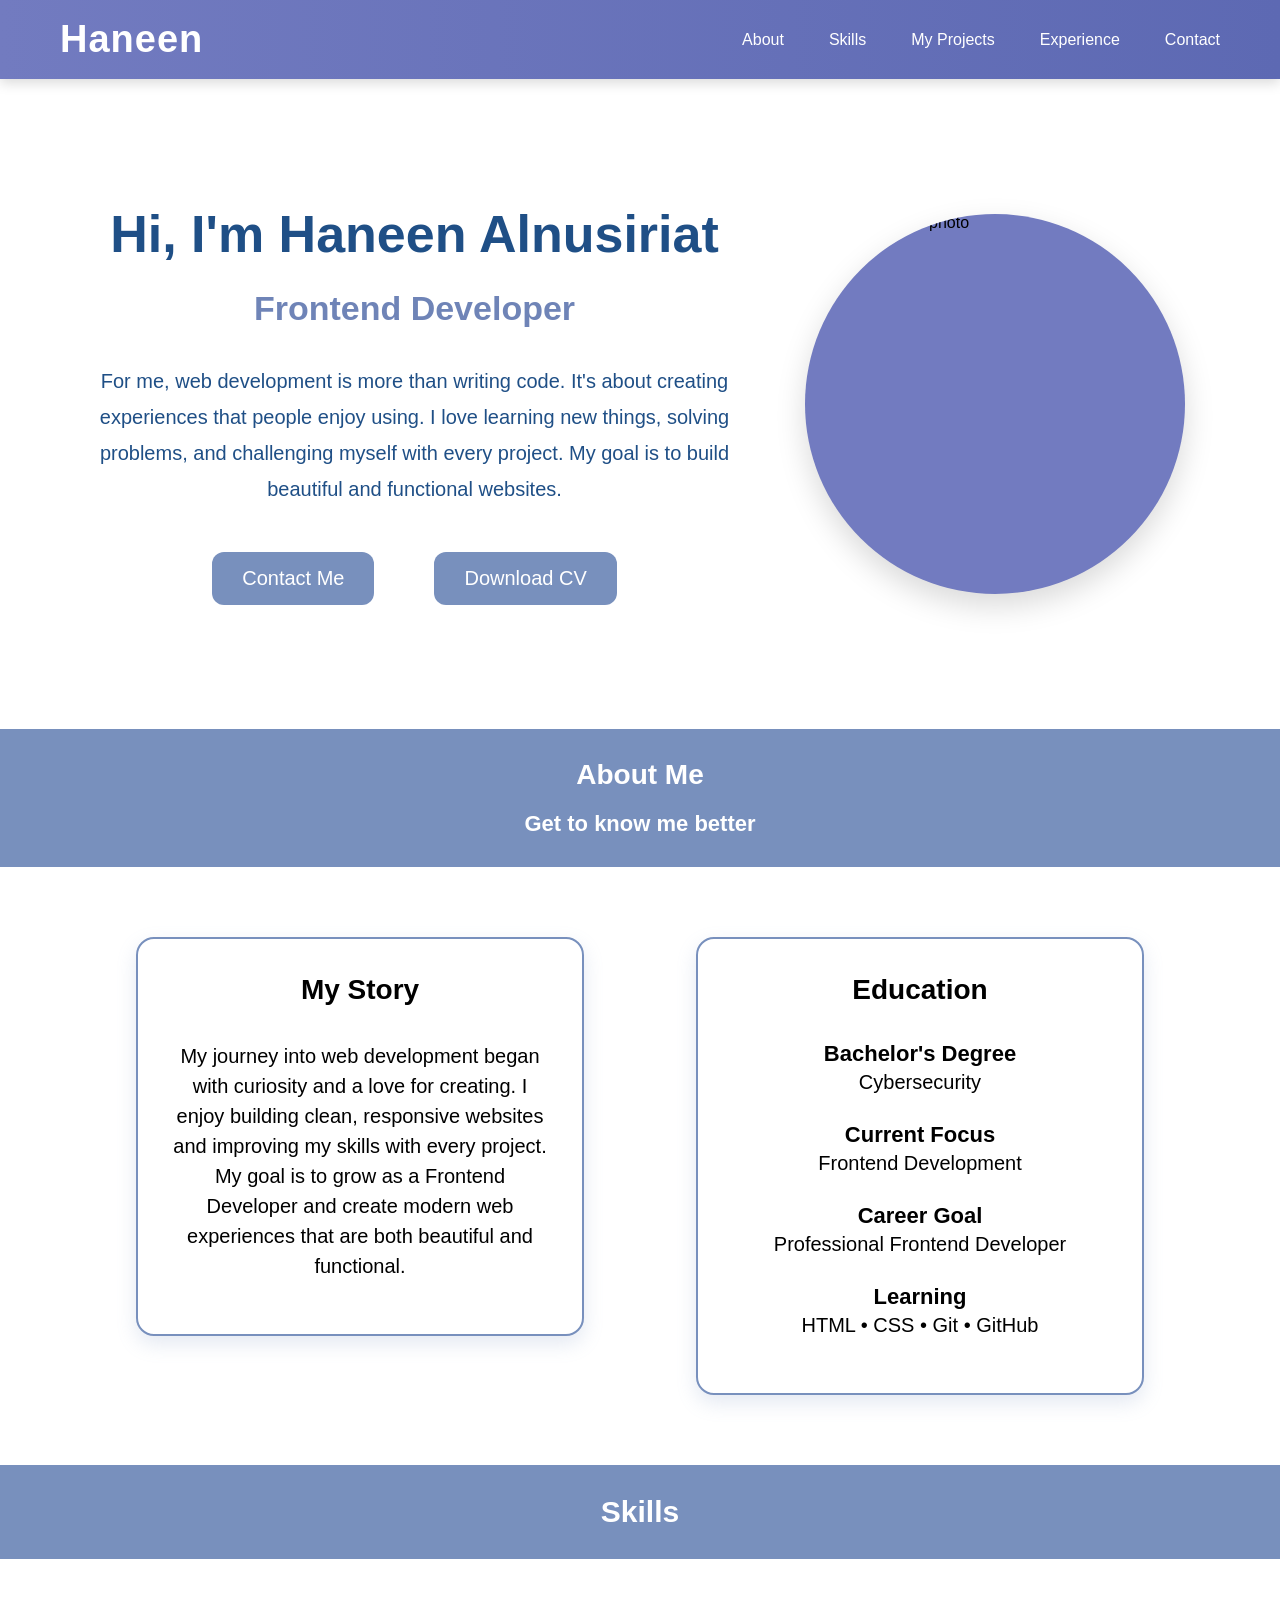
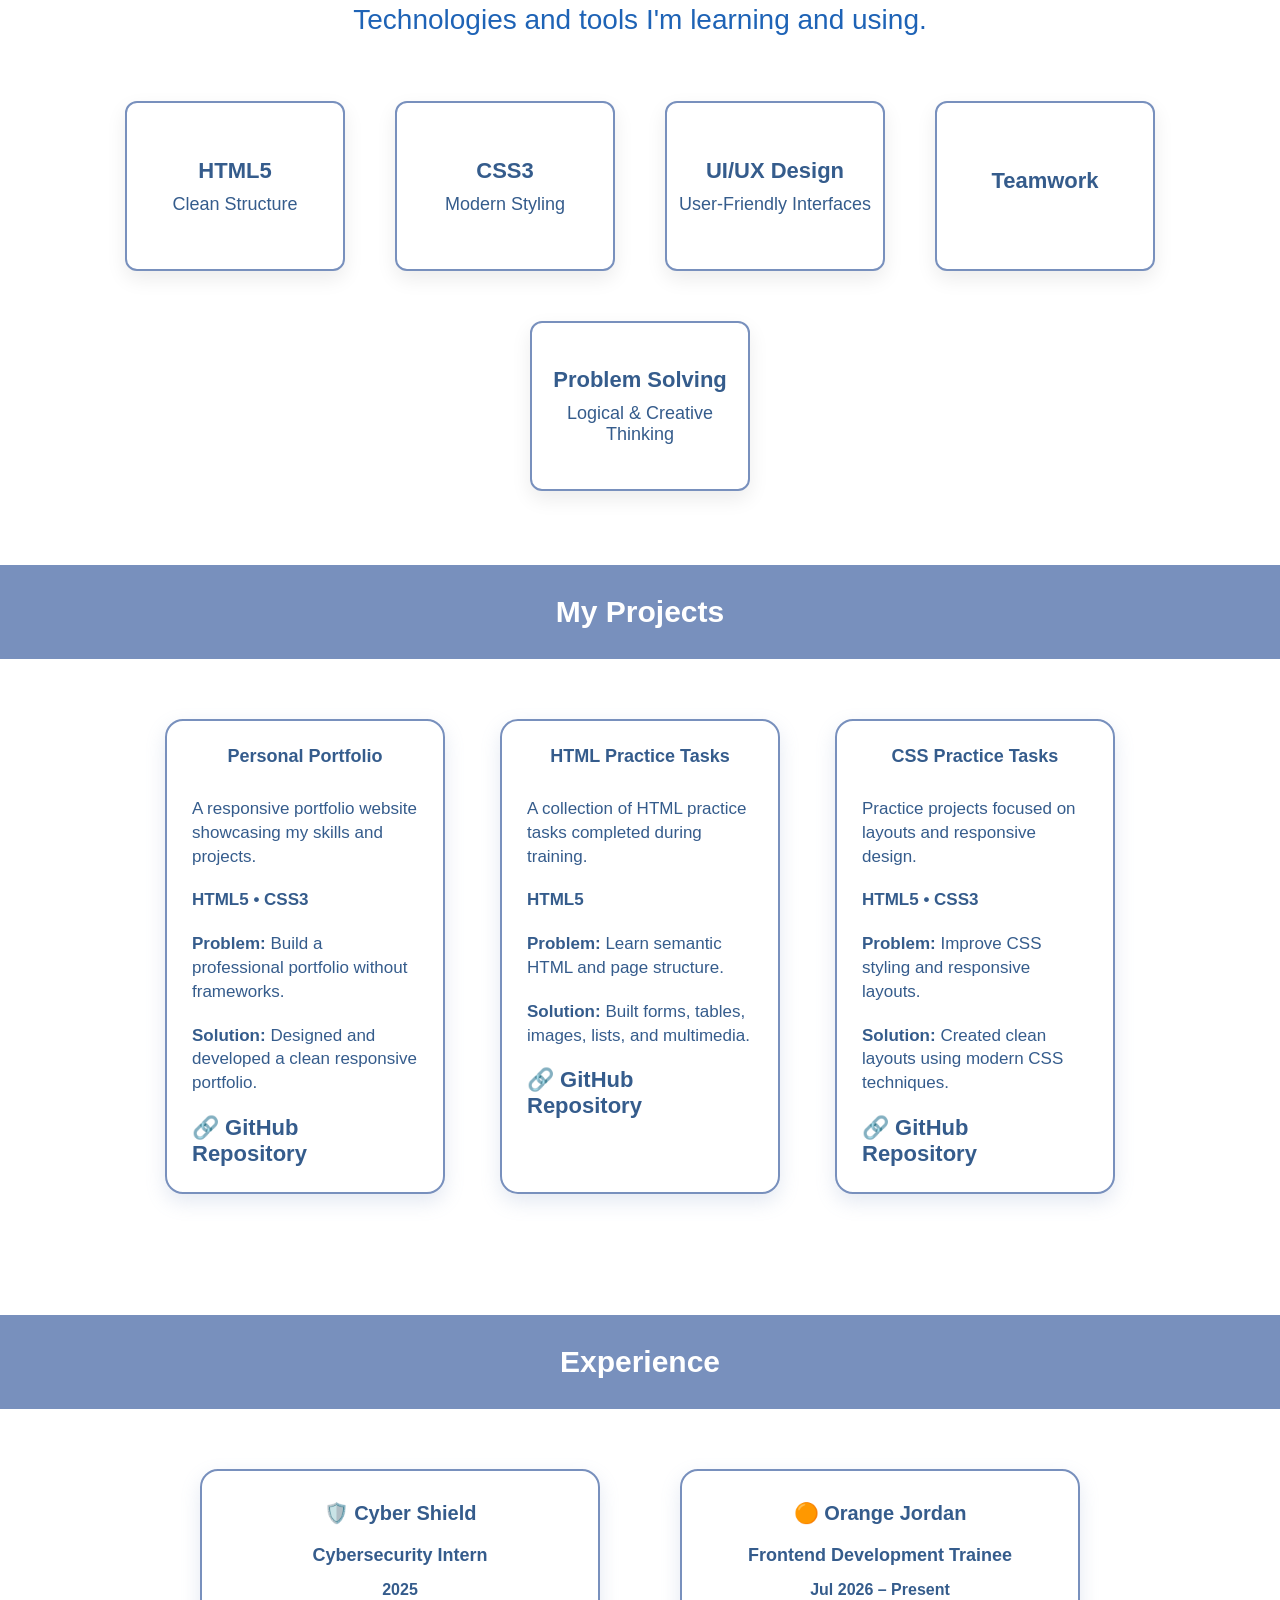
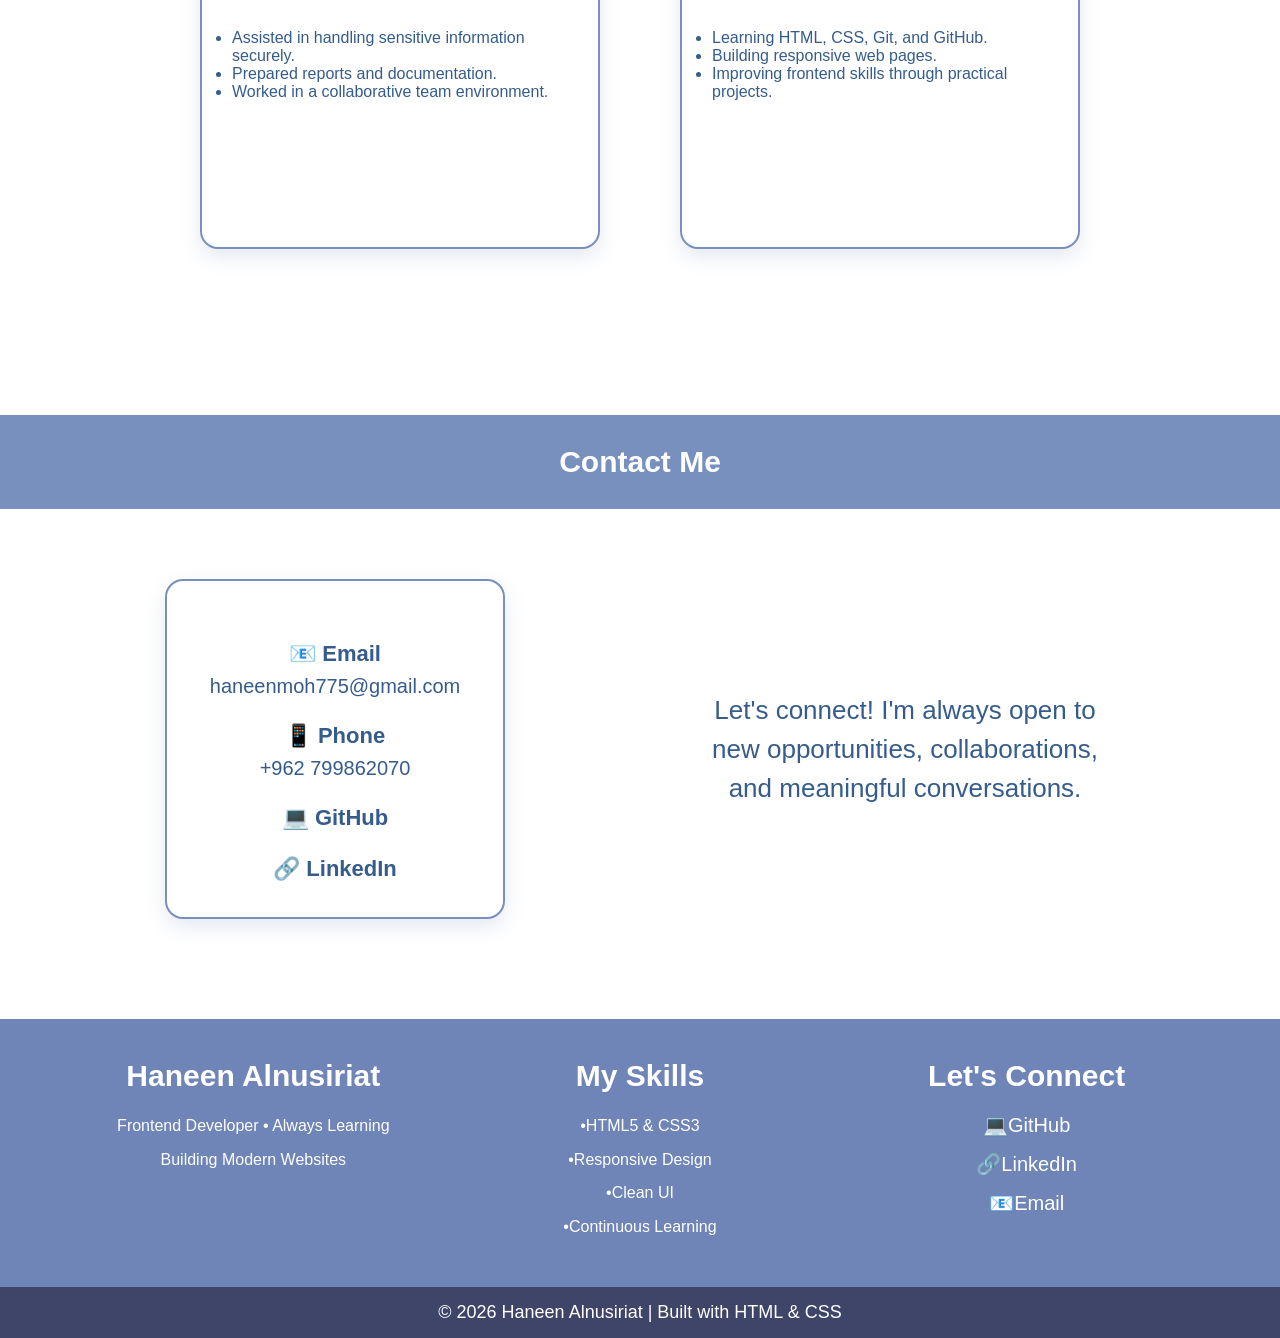
==== Project.html @ 4b1bc039 "Add files via upload" ====
﻿<!DOCTYPE html>

<html lang="en">

<head>
    <meta charset="UTF-8">
    <meta name="viewport" content="width=device-width, initial-scale=1.0">
    <title>Haneen Portfolio</title>
    <style>
        * {
            margin: 0;
            padding: 0;
            box-sizing: border-box;
        }

        body {
            font-family: Arial, Helvetica, sans-serif;
            background-color: #ffffff;
        }

        .navbar {
            display: flex;
            justify-content: space-between;
            align-items: center;
            background: linear-gradient(90deg,#727bc0,#5d69b3);
            padding: 18px 60px;
            position: sticky;
            top: 0;
            z-index: 1000;
            box-shadow: 0 4px 12px rgba(0,0,0,.15);
        }

        .logo {
            color: white;
            font-size: 38px;
            font-weight: 700;
            letter-spacing: 1px;
        }

        .nav-links {
            list-style: none;
            display: flex;
            gap: 45px;
        }

            .nav-links a {
                color: white;
                text-decoration: none;
                position: relative;
                transition: .3s;
            }
                .nav-links a::after {
                    content: "";
                    position: absolute;
                    left: 0;
                    bottom: -6px;
                    width: 0;
                    height: 3px;
                    background: white;
                    transition: .3s;
                }

                .nav-links a:hover::after {
                    width: 100%;
                }

                .nav-links a:hover {
                    color: #1f4f86;
                }

        .hero {
            min-height: 650px;
            display: flex;
            align-items: center;
            justify-content: space-around;
            padding: 60px;
        }

        .hero-text {
            width: 55%;
            text-align: center;
            color: #1f4f86;
        }

            .hero-text h1 {
                font-size: 52px;
                margin-bottom: 25px;
            }

            .hero-text h3 {
                font-size: 34px;
                color: #6F84B7;
                margin-bottom: 35px;
            }

            .hero-text p {
                font-size: 20px;
                line-height: 1.8;
                max-width: 700px;
                margin: 0 auto 45px;
            }

        .hero-buttons {
            display: flex;
            justify-content: center;
            gap: 60px;
        }

        .btn {
            text-decoration: none;
            background-color: #7890bd;
            color: white;
            padding: 15px 30px;
            font-size: 20px;
            border-radius: 12px;
            transition: .3s ease;
        }

            .btn:hover {
                background-color: #1f4f86;
                transform: translateY(-4px);
            }

        .secondary {
            background-color: #7890bd;
        }

        .hero-image {
            width: 380px;
            height: 380px;
            border-radius: 50%;
            background-color: #727bc0;
            overflow: hidden;
            box-shadow: 0 12px 30px rgba(0,0,0,.15);
        }

            .hero-image img {
                width: 100%;
                height: 100%;
                object-fit: cover;
            }
        /* About */   
        .about-container {
            display: flex;
            justify-content: space-around;
            align-items: flex-start;
        }
        * {
            margin: 0;
            padding: 0;
            box-sizing: border-box;
        }

        body {
            font-family: Arial, Helvetica, sans-serif;
            background-color: #ffffff;
        }

        .about-section {
            min-height: 650px;
            background-color: white;
        }

        .section-title {
            background-color: #7890bd;
            color: white;
            text-align: center;
            padding: 30px 0;
        }

            .section-title h2 {
                font-size: 28px;
                margin-bottom: 20px;
            }

            .section-title p {
                font-size: 22px;
                font-weight: bold;
            }
            

        .about-container {
            display: flex;
            justify-content: space-around;
            align-items: flex-start;
            padding: 70px 80px;
        }

        .about-box {
            width: 40%;
            background: white;
            border: 2px solid #7890bd;
            border-radius: 18px;
            box-shadow: 0 8px 20px rgba(120,144,189,.20);
            padding: 35px;
            text-align: center;
            transition: .4s ease;
        }

            .about-box:hover {
                background: #7890bd;
                color: white;
                transform: translateY(-10px);
            }

            .about-box h3 {
                font-size: 28px;
                margin-bottom: 35px;
                color: inherit;
            }

            .about-box h4 {
                font-size: 22px;
                margin-top: 25px;
                color: inherit;
            }

            .about-box p {
                font-size: 20px;
                line-height: 1.5;
                margin-bottom: 18px;
                color: inherit;
            }
        /* Skills */

        .skills-section {
            min-height: 700px;
            background: white;
        }

        .skills-title {
            background: #7890bd;
            color: white;
            text-align: center;
            padding: 30px;
        }

            .skills-title h2 {
                font-size: 30px;
            }

        .skills-text {
            text-align: center;
            color: #1e63b6;
            font-size: 28px;
            margin: 45px 0;
        }

        .skills-container {
            display: flex;
            justify-content: center;
            flex-wrap: wrap;
            gap: 50px;
            padding: 20px 80px;
        }

        .skill-card {
            width: 220px;
            height: 170px;
            background: white;
            color: #355C8C;
            border: 2px solid #7890bd;
            border-radius: 12px;
            box-shadow: 0 8px 20px rgba(0,0,0,.08);
            display: flex;
            flex-direction: column;
            justify-content: center;
            align-items: center;
            text-align: center;
            transition: 0.4s;
        }

            .skill-card h3 {
                font-size: 22px;
                margin-bottom: 10px;
            }

            .skill-card p {
                font-size: 18px;
            }

            .skill-card:hover {
                background: #7890bd;
                color: white;
                transform: translateY(-10px);
                box-shadow: 0 10px 25px rgba(0,0,0,.2);
            }
        /* Projects */

        .projects-section {
            min-height: 750px;
            background: white;
        }

        .projects-title {
            background: #7890bd;
            color: white;
            text-align: center;
            padding: 30px;
        }

            .projects-title h2 {
                font-size: 30px;
            }

        .projects-container {
            display: flex;
            justify-content: center;
            gap: 55px;
            padding: 60px;
            flex-wrap: wrap;
        }

        .project-card {
            width: 280px;
            min-height: 470px;
            background: white;
            color: #355C8C;
            border: 2px solid #7890bd;
            border-radius: 18px;
            box-shadow: 0 8px 20px rgba(120,144,189,.20);
            padding: 25px;
            transition: .4s;
        }

            .project-card:hover {
                background: #7890bd;
                color: white;
                transform: translateY(-10px);
                box-shadow: 0 12px 25px rgba(120,144,189,.35);
            }

            .project-card h3 {
                text-align: center;
                margin-bottom: 30px;
                font-size: 18px;
            }

            .project-card p {
                margin-bottom: 20px;
                line-height: 1.4;
                font-size: 17px;
            }

            .project-card a {
                color: #355C8C;
                text-decoration: none;
                font-weight: bold;
            }

            .project-card:hover a {
                color: white;
            }
        /* Experience */

        .experience-section {
            min-height: 700px;
            background: white;
        }

        .experience-title {
            background: #7890bd;
            color: white;
            text-align: center;
            padding: 30px;
        }

            .experience-title h2 {
                font-size: 30px;
            }

        .experience-container {
            display: flex;
            justify-content: center;
            gap: 80px;
            padding: 60px;
            flex-wrap: wrap;
        }

        .experience-card {
            width: 400px;
            min-height: 380px;
            background: white;
            color: #355C8C;
            border: 2px solid #7890bd;
            border-radius: 18px;
            box-shadow: 0 8px 20px rgba(120,144,189,.20);
            padding: 30px;
            transition: .4s;
        }

            .experience-card:hover {
                background: #7890bd;
                color: white;
                transform: translateY(-10px);
                box-shadow: 0 12px 25px rgba(120,144,189,.35);
            }

            .experience-card h3 {
                text-align: center;
                font-size: 20px;
                margin-bottom: 20px;
            }

            .experience-card h4 {
                text-align: center;
                font-size: 18px;
                margin-bottom: 15px;
            }

        .date {
            text-align: center;
            margin-bottom: 30px;
            font-weight: bold;
        }

        .experience-card:hover li {
            color: white;
        }

        .experience-card:hover h3 {
            color: white;
        }

        .experience-card:hover h4 {
            color: white;
        }

        .experience-card:hover .date {
            color: white;
        }
        /* Contact */

        .contact-section {
            min-height: 600px;
            background: white;
        }

        .contact-title {
            background: #7890bd;
            color: white;
            text-align: center;
            padding: 30px;
        }

            .contact-title h2 {
                font-size: 30px;
            }

        .contact-container {
            display: flex;
            justify-content: space-around;
            align-items: center;
            padding: 70px;
            flex-wrap: wrap;
        }

        .contact-card {
            width: 340px;
            background: white;
            color: #355C8C;
            border: 2px solid #7890bd;
            border-radius: 18px;
            box-shadow: 0 8px 20px rgba(120,144,189,.20);
            text-align: center;
            padding: 35px;
            transition: .4s ease;
        }
        .social-link {
            display: inline-block !important;
            color: #355C8C !important;
            font-size: 22px !important;
            font-weight: bold !important;
            text-decoration: none !important;
        }

            .social-link:hover {
                text-decoration: underline !important;
            }

            .contact-card:hover {
                background: #7890bd;
                color: white;
                transform: translateY(-10px);
            }

            .contact-card p {
                font-size: 22px;
                font-weight: bold;
                margin-top: 25px;
            }

            .contact-card span {
                display: block;
                margin-top: 8px;
                font-size: 20px;
            }

        .contact-card a {
            color: white;
            text-decoration: none;
            font-size: 22px;
            font-weight: bold;
            color: white;
        }
            

            .contact-card:hover a {
                color: white;
            }

            .contact-card a:hover {
                text-decoration: underline;
            }

        .contact-text {
            width: 420px;
            text-align: center;
            color: #355C8C;
            font-size: 26px;
            line-height: 1.5;
        }
        /* =========================
   Footer
========================= */

        .footer {
            background: #6F84B7;
            color: white;
            text-align: center;
            margin-top: 30px;
        }

        .footer-content {
            display: flex;
            justify-content: space-around;
            align-items: flex-start;
            flex-wrap: wrap;
            padding: 40px 60px;
        }

        .footer-box {
            width: 30%;
            min-width: 220px;
        }

            .footer-box h3 {
                font-size: 30px;
                margin-bottom: 20px;
                font-weight: bold;
            }

            .footer-box p {
                font-family: "Segoe UI", Arial, sans-serif;
                align-items: center;
                margin: 8px 0;
                line-height: 1.6;
                color: white;
                font-weight: initial;
            }


            .footer-box a {
                font-family: "Segoe UI", Arial, sans-serif;
                display: flex;
                align-items: center;
                justify-content: center;
                gap: 15px;
                color: white;
                text-decoration: none;
                font-size: 20px;
                margin: 15px 0;
                font-weight: initial;
            }

                .footer-box a:hover {
                    text-decoration: underline;
                }

        .footer-bottom {
            background: #3f4568;
            padding: 15px;
            font-size: 18px;
        }
        /* =========================
   Responsive Design
========================= */

        @media (max-width: 1024px) {

            .navbar {
                padding: 0 30px;
            }

            .nav-links {
                gap: 25px;
            }

            .hero {
                flex-direction: column;
                text-align: center;
            }

            .hero-text {
                width: 90%;
            }

            .about-box {
                width: 80%;
            }
        }

        @media (max-width: 768px) {

            .navbar {
                height: auto;
                flex-direction: column;
                padding: 20px;
                gap: 15px;
            }

            .nav-links {
                flex-direction: column;
                text-align: center;
                gap: 15px;
            }

            .hero {
                padding: 40px 20px;
            }

            .hero-text {
                width: 100%;
            }

                .hero-text h1 {
                    font-size: 36px;
                }

                .hero-text h3 {
                    font-size: 26px;
                }

                .hero-text p {
                    font-size: 17px;
                }

            .hero-buttons {
                flex-direction: column;
                gap: 20px;
            }

            .hero-image {
                width: 260px;
                height: 260px;
                margin-top: 30px;
            }

            .about-container,
            .skills-container,
            .projects-container,
            .experience-container,
            .contact-container {
                flex-direction: column;
                padding: 40px 20px;
                gap: 30px;
            }

            .about-box,
            .project-card,
            .experience-card,
            .contact-card,
            .contact-text {
                width: 100%;
            }

            .skills-text {
                font-size: 20px;
                padding: 0 20px;
            }

            .skill-card {
                width: 100%;
                max-width: 320px;
            }

            /* Footer */

            .footer-content {
                flex-direction: column;
                align-items: end;
            }

            .footer-box {
                width: 100%;
                margin-bottom: 30px;
            }
                
        }
    </style>
  


</head>
<body>


    <nav class="navbar">
        <h2 class="logo">Haneen</h2>

        <ul class="nav-links">
            <li><a href="#about">About</a></li>
            <li><a href="#skills">Skills</a></li>
            <li><a href="#projects">My Projects</a></li>
            <li><a href="#experience">Experience</a></li>
            <li><a href="#contact">Contact</a></li>
        </ul>
    </nav>

    <section class="hero">
        <div class="hero-text">
            <h1>Hi, I'm Haneen Alnusiriat</h1>
            <h3>Frontend Developer</h3>

            <p>
                For me, web development is more than writing code.
                It's about creating experiences that people enjoy using.
                I love learning new things, solving problems, and challenging myself with every project.
                My goal is to build beautiful and functional websites.
            </p>

            <div class="hero-buttons">
                <a target="_blank" href="#contact" class="btn">Contact Me</a>
                <a target="_blank" href="https://drive.google.com/uc?export=download&id=13oMvWoziwLsg2CRlk5AvfF11uGvupR6j" class="btn secondary">Download CV</a>
            </div>
        </div>

        <div class="hero-image">
            <img src="haneen.jpeg" alt="Haneen profile photo">
        </div>
    </section>
    <section id="about" class="about-section">

        <div class="section-title">
            <h2>About Me</h2>
            <p>Get to know me better</p>
        </div>

        <div class="about-container">

            <div class="about-box">
                <h3>My Story</h3>

                <p>
                    My journey into web development began with curiosity and a love for creating.
                    I enjoy building clean, responsive websites and improving my skills with every project.
                    My goal is to grow as a Frontend Developer and create modern web experiences that are both beautiful and functional.
                </p>
            </div>

            <div class="about-box">
                <h3>Education</h3>

                <h4>Bachelor's Degree</h4>
                <p>Cybersecurity</p>

                <h4>Current Focus</h4>
                <p>Frontend Development</p>

                <h4>Career Goal</h4>
                <p>Professional Frontend Developer</p>

                <h4>Learning</h4>
                <p>HTML • CSS • Git • GitHub</p>
            </div>

        </div>

    </section>
    <section id="skills" class="skills-section">

        <div class="skills-title">
            <h2>Skills</h2>
        </div>

        <div class="skills-text">
            <p>Technologies and tools I'm learning and using.</p>
        </div>

        <div class="skills-container">

            <div class="skill-card">
                <h3>HTML5</h3>
                <p>Clean Structure</p>
            </div>

            <div class="skill-card">
                <h3>CSS3</h3>
                <p>Modern Styling</p>
            </div>

            <div class="skill-card">
                <h3>UI/UX Design</h3>
                <p>User-Friendly Interfaces</p>
            </div>

            <div class="skill-card">
                <h3>Teamwork</h3>
            </div>

            <div class="skill-card">
                <h3>Problem Solving</h3>
                <p>Logical & Creative Thinking</p>
            </div>

        </div>

    </section>
    <section id="projects" class="projects-section">

        <div class="projects-title">
            <h2>My Projects</h2>
        </div>

        <div class="projects-container">

            <div class="project-card">

                <h3>Personal Portfolio</h3>

                <p>
                    A responsive portfolio website
                    showcasing my skills and projects.
                </p>

                <p><strong>HTML5 • CSS3</strong></p>

                <p>
                    <strong>Problem:</strong>
                    Build a professional portfolio
                    without frameworks.
                </p>

                <p>
                    <strong>Solution:</strong>
                    Designed and developed a clean
                    responsive portfolio.
                </p>

                <a class="social-link" href="https://github.com/haneenMohammad2/HTML-Task.git" target="_blank">🔗 GitHub Repository</a>

            </div>

            <div class="project-card">

                <h3>HTML Practice Tasks</h3>

                <p>
                    A collection of HTML practice
                    tasks completed during training.
                </p>

                <p><strong>HTML5</strong></p>

                <p>
                    <strong>Problem:</strong>
                    Learn semantic HTML and page structure.
                </p>

                <p>
                    <strong>Solution:</strong>
                    Built forms, tables, images,
                    lists, and multimedia.
                </p>

                <a class="social-link" href="https://github.com/haneenMohammad2/HTML-Task.git" target="_blank">🔗 GitHub Repository</a>

            </div>

            <div class="project-card">

                <h3>CSS Practice Tasks</h3>

                <p>
                    Practice projects focused on layouts
                    and responsive design.
                </p>

                <p><strong>HTML5 • CSS3</strong></p>

                <p>
                    <strong>Problem:</strong>
                    Improve CSS styling and
                    responsive layouts.
                </p>

                <p>
                    <strong>Solution:</strong>
                    Created clean layouts using
                    modern CSS techniques.
                </p>

                <a class="social-link" href="https://github.com/haneenMohammad2/HTML-Task.git" target="_blank">🔗 GitHub Repository</a>

            </div>

        </div>

    </section>
    <section id="experience" class="experience-section">

        <div class="experience-title">
            <h2>Experience</h2>
        </div>

        <div class="experience-container">

            <div class="experience-card">

                <h3>🛡️ Cyber Shield</h3>

                <h4>Cybersecurity Intern</h4>

                <p class="date">2025</p>

                <ul>
                    <li>Assisted in handling sensitive information securely.</li>
                    <li>Prepared reports and documentation.</li>
                    <li>Worked in a collaborative team environment.</li>
                </ul>

            </div>

            <div class="experience-card">

                <h3>🟠 Orange Jordan</h3>

                <h4>Frontend Development Trainee</h4>

                <p class="date">Jul 2026 – Present</p>

                <ul>
                    <li>Learning HTML, CSS, Git, and GitHub.</li>
                    <li>Building responsive web pages.</li>
                    <li>Improving frontend skills through practical projects.</li>
                </ul>

            </div>

        </div>

    </section>
    <section id="contact" class="contact-section">

        <div class="contact-title">
            <h2>Contact Me</h2>
        </div>

        <div class="contact-container">

            <div class="contact-card">

                <p>📧 Email</p>
                <span>haneenmoh775@gmail.com</span>

                <p>📱 Phone</p>
                <span>+962 799862070</span>
                <p>
                    <a class="social-link" href="https://github.com/haneenMohammad2" target="_blank">
                        💻 GitHub
                    </a>
                </p>

                <p>
                    <a class="social-link" href="https://www.linkedin.com/in/haneen-alnusiriat-8130073a8" target="_blank">
                        🔗 LinkedIn
                    </a>
                </p>

            </div>


            <div class="contact-text">

                <p>
                    Let's connect! I'm always open to new opportunities,
                    collaborations, and meaningful conversations.
                </p>

            </div>

        </div>
        <footer class="footer">

            <div class="footer-content">

                <div class="footer-box">
                    <h3>Haneen Alnusiriat</h3>
                    <p>Frontend Developer • Always Learning</p>
                    <p>Building Modern Websites</p>

                </div>

                <div class="footer-box">
                    <h3>My Skills  </h3>
                    <p> •HTML5 & CSS3</p>
                    <p> •Responsive Design</p>
                    <p> •Clean UI</p>
                    <p> •Continuous Learning</p>

                </div>

                <div class="footer-box">
                    <h3>Let's Connect</h3>
                    <a href="https://github.com/haneenMohammad2" target="_blank"> 💻GitHub</a>
                    <a href="https://www.linkedin.com/in/haneen-alnusiriat-8130073a8" target="_blank"> 🔗LinkedIn</a>
                    <a href="mailto:haneenmoh775@gmail.com"> 📧Email</a>
                </div>

            </div>

            <div class="footer-bottom">
                <p>© 2026 Haneen Alnusiriat | Built with HTML & CSS</p>
            </div>

        </footer>

    </section>
   
</body>
</html>
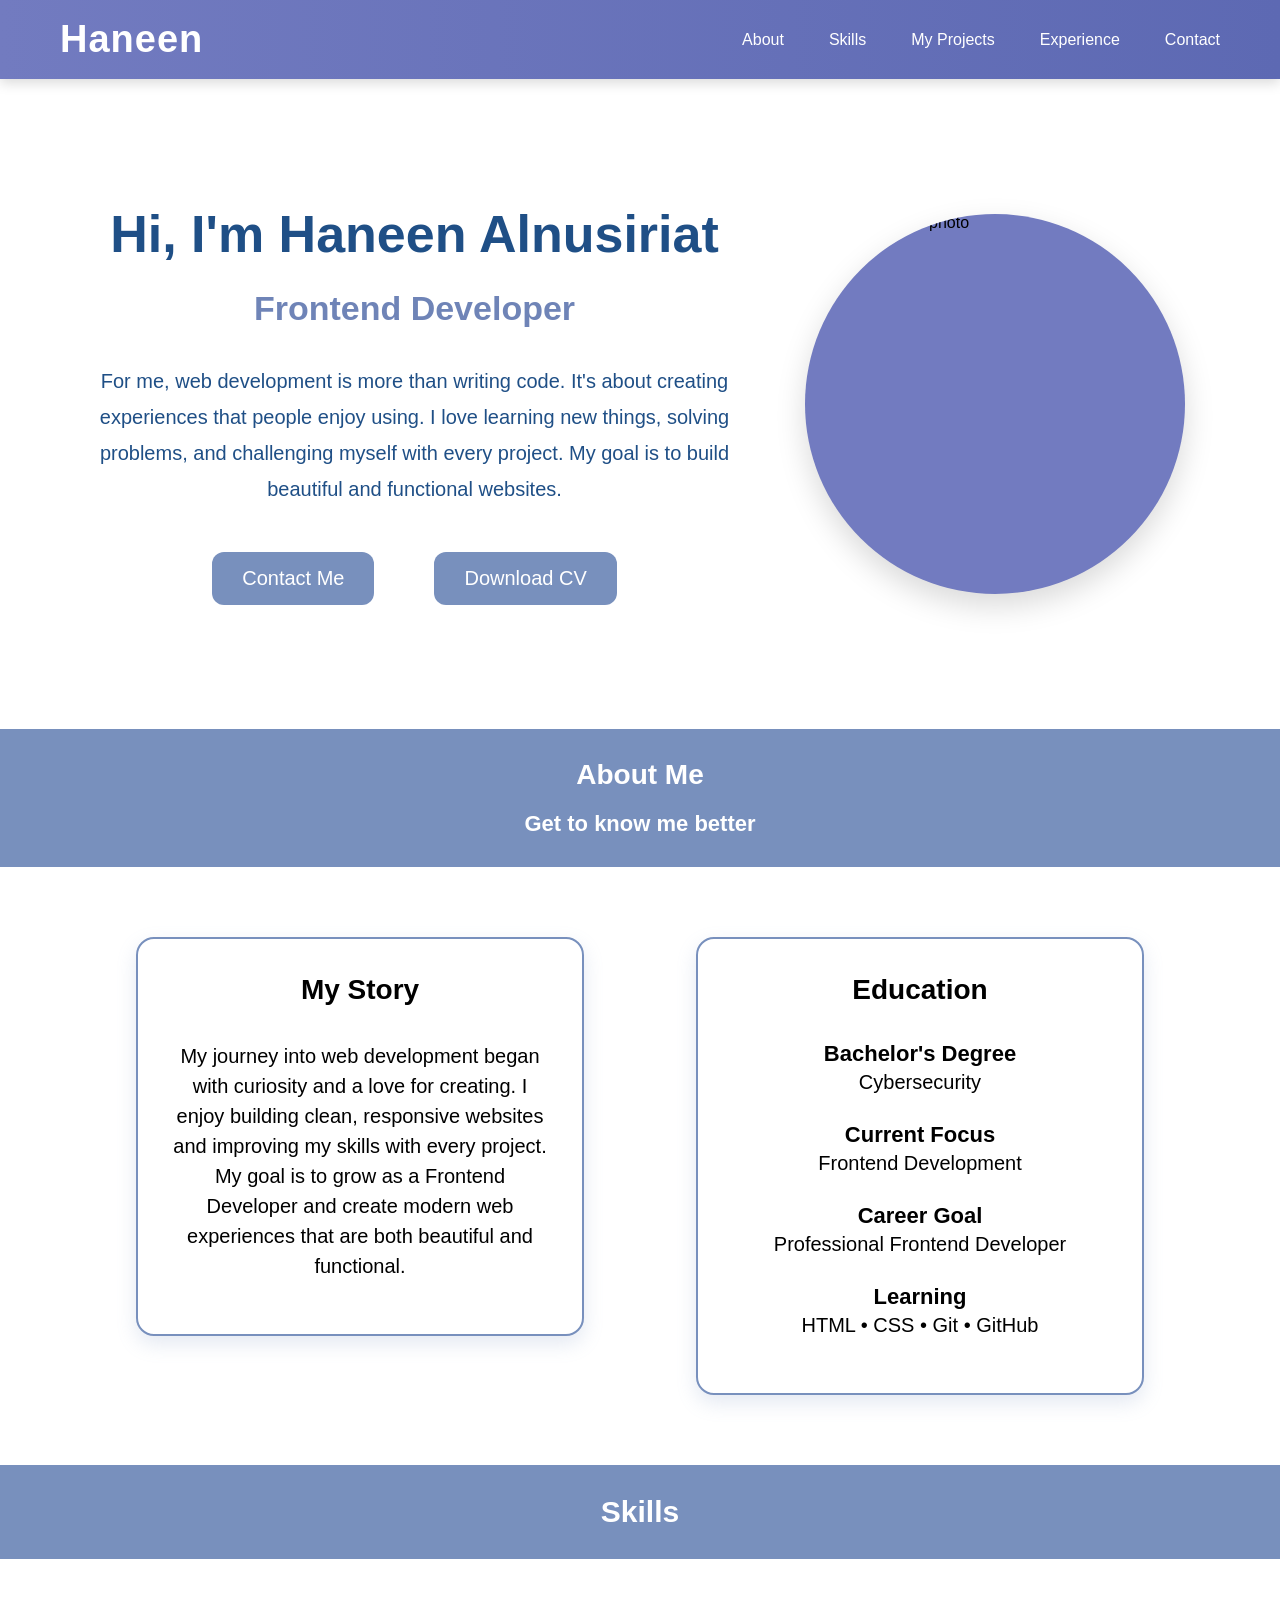
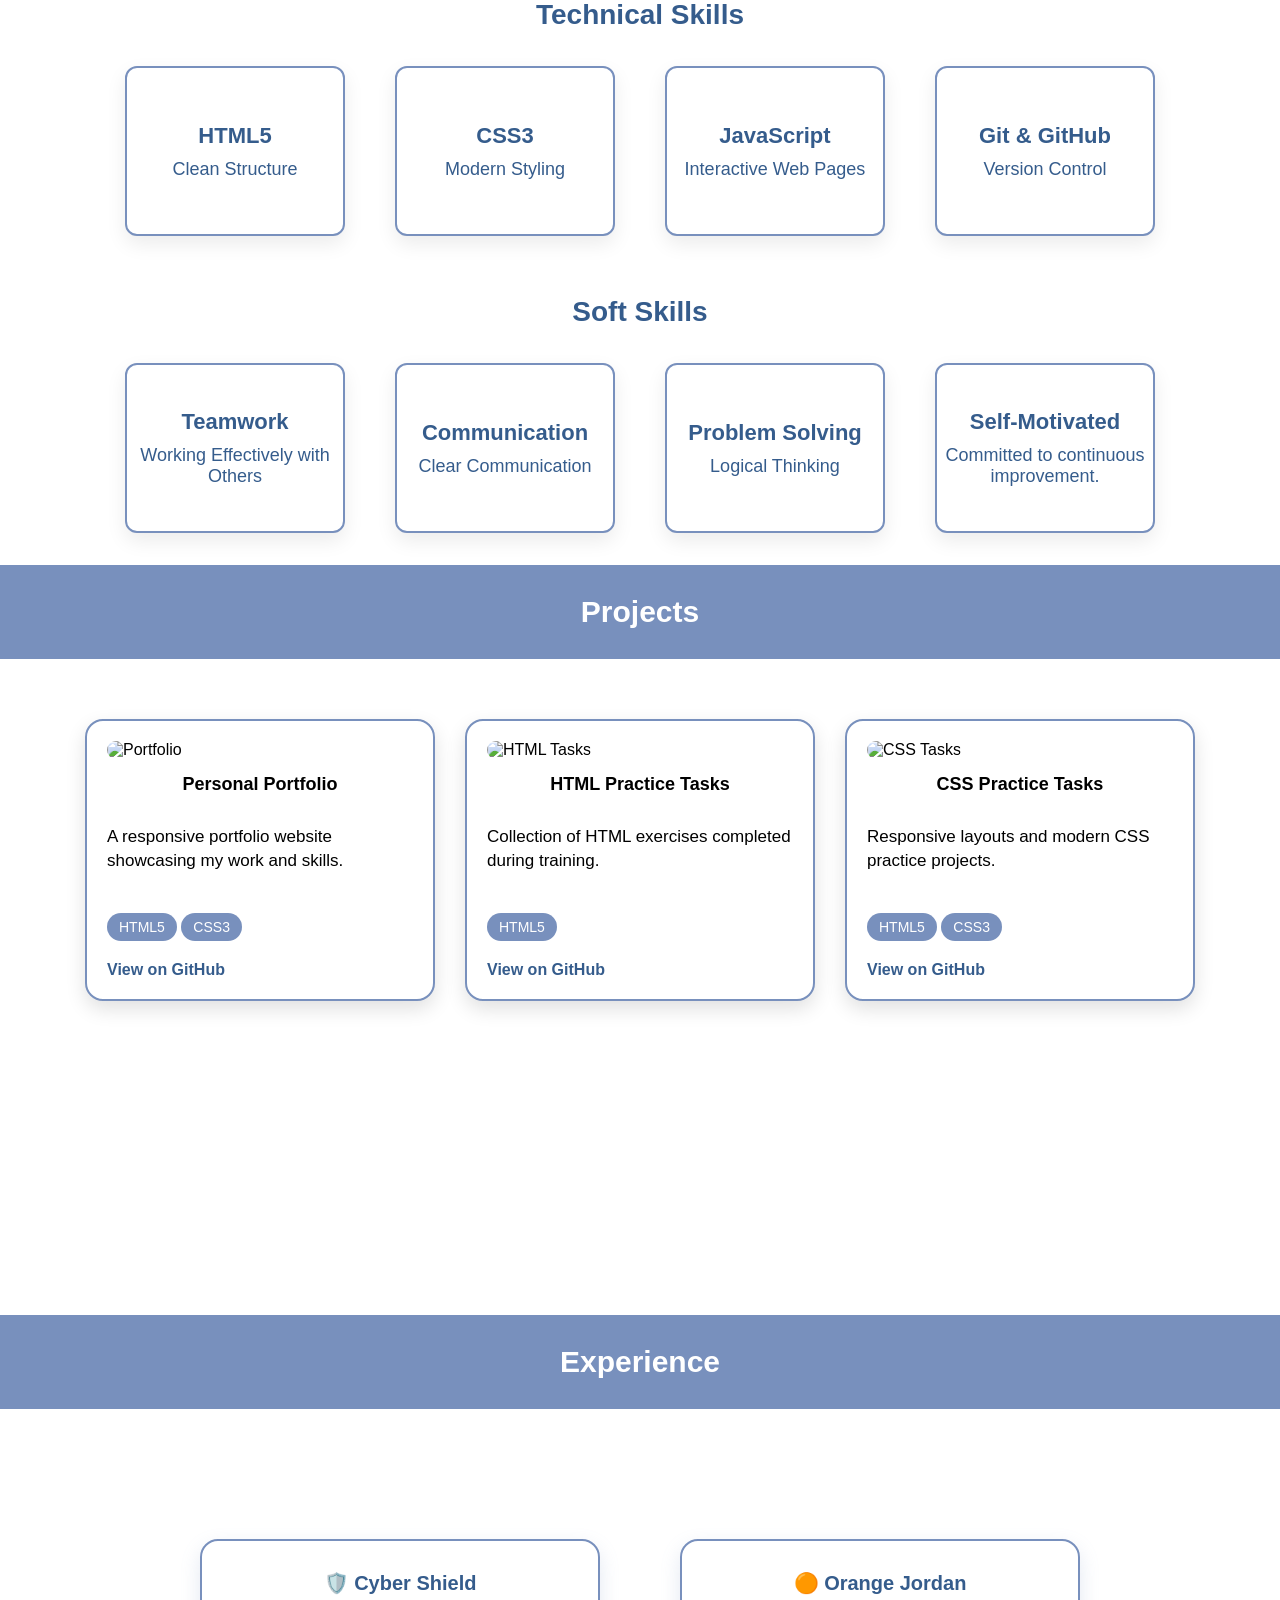
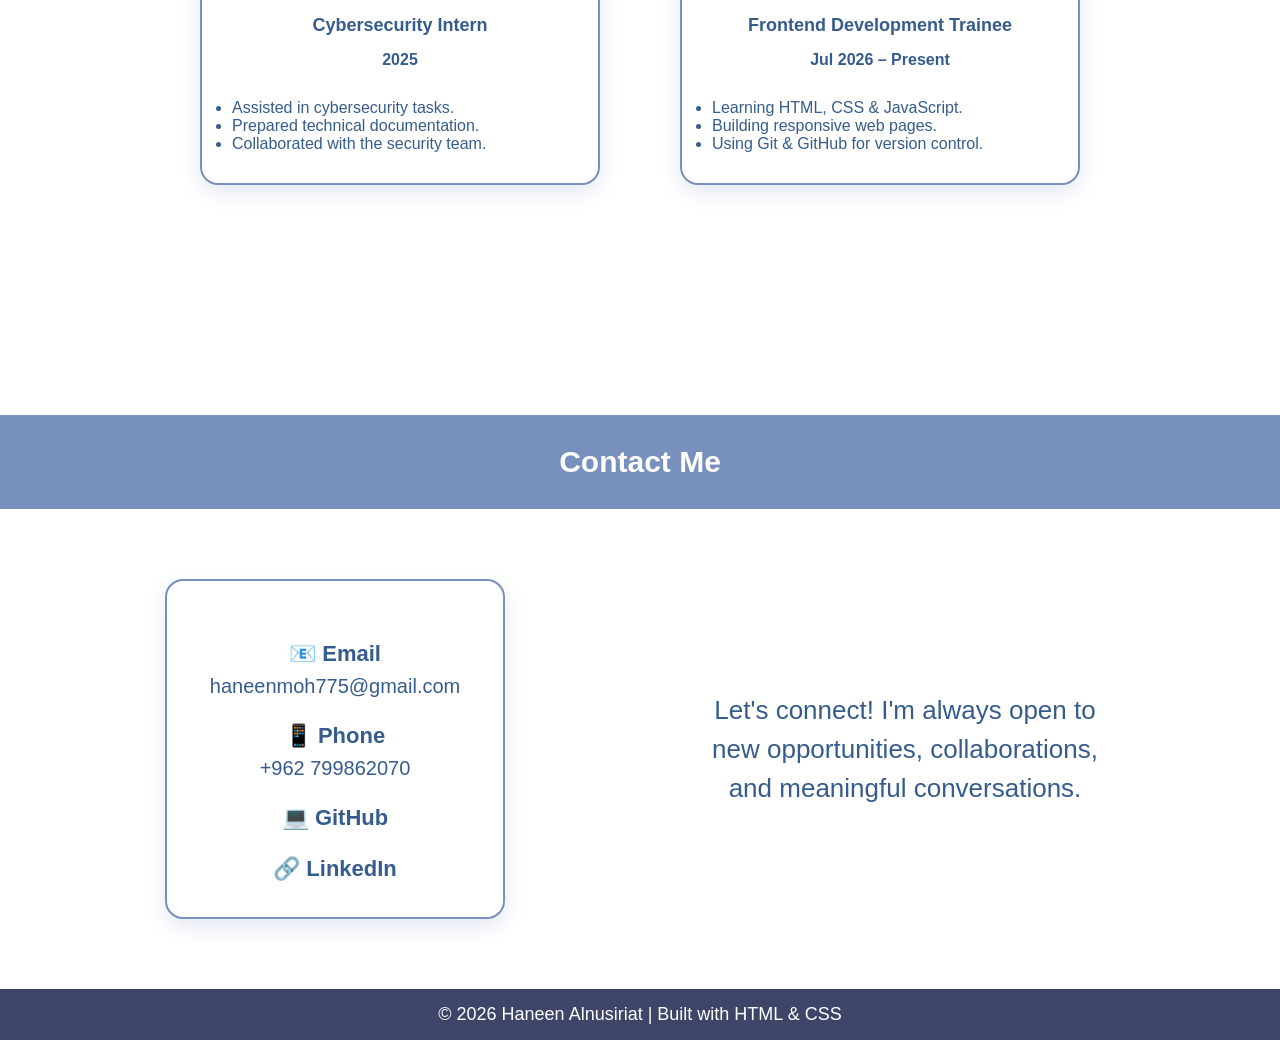
==== commit 429f8158: "Update print statement from 'Hello' to 'Goodbye'" ====
--- a/Project.html
+++ b/Project.html
@@ -1,4 +1,4 @@
-﻿<!DOCTYPE html>
+<!DOCTYPE html>
 
 <html lang="en">
 
@@ -269,6 +269,13 @@
             text-align: center;
             transition: 0.4s;
         }
+        .skills-subtitle {
+            text-align: center;
+            font-size: 28px;
+            color: #355C8C;
+            margin-top: 40px;
+            margin-bottom: 15px;
+        }
 
             .skill-card h3 {
                 font-size: 22px;
@@ -306,29 +313,48 @@
         .projects-container {
             display: flex;
             justify-content: center;
-            gap: 55px;
-            padding: 60px;
+            gap: 30px;
             flex-wrap: wrap;
-        }
-
+            padding: 60px 40px;
+        }
         .project-card {
-            width: 280px;
-            min-height: 470px;
+            width: 350px;
             background: white;
-            color: #355C8C;
             border: 2px solid #7890bd;
             border-radius: 18px;
-            box-shadow: 0 8px 20px rgba(120,144,189,.20);
-            padding: 25px;
-            transition: .4s;
-        }
-
-            .project-card:hover {
-                background: #7890bd;
-                color: white;
-                transform: translateY(-10px);
-                box-shadow: 0 12px 25px rgba(120,144,189,.35);
-            }
+            padding: 20px;
+            box-shadow: 0 8px 20px rgba(0,0,0,.12);
+            transition: .3s;
+        }
+
+
+        .project-card img {
+            width: 100%;
+            height: 160px;
+            object-fit: cover;
+            border-radius: 12px;
+            margin-bottom: 15px;
+        }
+        .tech-tags span {
+            display: inline-block;
+            background: #7890bd;
+            color: white;
+            padding: 6px 12px;
+            border-radius: 20px;
+            font-size: 14px;
+            margin: 20px 0;
+        }
+        .github-btn {
+            margin-top: auto;
+        }
+
+
+        .project-card:hover {
+            background: #7890bd;
+            color: white;
+            transform: translateY(-10px);
+            box-shadow: 0 12px 25px rgba(120,144,189,.35);
+        }
 
             .project-card h3 {
                 text-align: center;
@@ -362,6 +388,7 @@
             background: #7890bd;
             color: white;
             text-align: center;
+
             padding: 30px;
         }
 
@@ -373,13 +400,13 @@
             display: flex;
             justify-content: center;
             gap: 80px;
-            padding: 60px;
+            padding: 100px 60px 60px;
+            margin-top: 30px;
             flex-wrap: wrap;
         }
 
         .experience-card {
             width: 400px;
-            min-height: 380px;
             background: white;
             color: #355C8C;
             border: 2px solid #7890bd;
@@ -581,6 +608,8 @@
             background: #3f4568;
             padding: 15px;
             font-size: 18px;
+            color:white;
+            text-align:center;
         }
         /* =========================
    Responsive Design
@@ -684,17 +713,7 @@
                 max-width: 320px;
             }
 
-            /* Footer */
-
-            .footer-content {
-                flex-direction: column;
-                align-items: end;
-            }
-
-            .footer-box {
-                width: 100%;
-                margin-bottom: 30px;
-            }
+            
                 
         }
     </style>
@@ -777,15 +796,18 @@
         </div>
 
     </section>
+    <!-- Skills -->
     <section id="skills" class="skills-section">
 
         <div class="skills-title">
             <h2>Skills</h2>
         </div>
 
-        <div class="skills-text">
-            <p>Technologies and tools I'm learning and using.</p>
-        </div>
+        <!-- Technical Skills -->
+
+        <h3 class="skills-subtitle">Technical Skills</h3>
+
+
 
         <div class="skills-container">
 
@@ -800,113 +822,109 @@
             </div>
 
             <div class="skill-card">
-                <h3>UI/UX Design</h3>
-                <p>User-Friendly Interfaces</p>
-            </div>
+                <h3>JavaScript</h3>
+                <p>Interactive Web Pages</p>
+            </div>
+
+            <div class="skill-card">
+                <h3>Git & GitHub</h3>
+                <p>Version Control</p>
+            </div>
+
+        </div>
+
+        <!-- Soft Skills -->
+
+        <h3 class="skills-subtitle">Soft Skills</h3>
+
+        <div class="skills-container">
 
             <div class="skill-card">
                 <h3>Teamwork</h3>
+                <p>Working Effectively with Others</p>
+            </div>
+
+            <div class="skill-card">
+                <h3>Communication</h3>
+                <p>Clear Communication</p>
             </div>
 
             <div class="skill-card">
                 <h3>Problem Solving</h3>
-                <p>Logical & Creative Thinking</p>
+                <p>Logical Thinking</p>
+            </div>
+
+            <div class="skill-card">
+                <h3>Self-Motivated</h3>
+                <p>Committed to continuous improvement.</p>
             </div>
 
         </div>
 
     </section>
+
+    <!-- Projects -->
     <section id="projects" class="projects-section">
 
         <div class="projects-title">
-            <h2>My Projects</h2>
+            <h2>Projects</h2>
         </div>
 
         <div class="projects-container">
 
             <div class="project-card">
+                <img src="project.png" alt="Portfolio">
 
                 <h3>Personal Portfolio</h3>
 
-                <p>
-                    A responsive portfolio website
-                    showcasing my skills and projects.
-                </p>
-
-                <p><strong>HTML5 • CSS3</strong></p>
-
-                <p>
-                    <strong>Problem:</strong>
-                    Build a professional portfolio
-                    without frameworks.
-                </p>
-
-                <p>
-                    <strong>Solution:</strong>
-                    Designed and developed a clean
-                    responsive portfolio.
-                </p>
-
-                <a class="social-link" href="https://github.com/haneenMohammad2/HTML-Task.git" target="_blank">🔗 GitHub Repository</a>
-
+                <p>A responsive portfolio website showcasing my work and skills.</p>
+
+                <div class="tech-tags">
+                    <span>HTML5</span>
+                    <span>CSS3</span>
+                </div>
+
+                <a class="github-btn" href="https://github.com/haneenMohammad2/project.git" target="_blank">
+                    View on GitHub
+                </a>
             </div>
 
             <div class="project-card">
+                <img src="html.jpg" alt="HTML Tasks">
 
                 <h3>HTML Practice Tasks</h3>
 
-                <p>
-                    A collection of HTML practice
-                    tasks completed during training.
-                </p>
-
-                <p><strong>HTML5</strong></p>
-
-                <p>
-                    <strong>Problem:</strong>
-                    Learn semantic HTML and page structure.
-                </p>
-
-                <p>
-                    <strong>Solution:</strong>
-                    Built forms, tables, images,
-                    lists, and multimedia.
-                </p>
-
-                <a class="social-link" href="https://github.com/haneenMohammad2/HTML-Task.git" target="_blank">🔗 GitHub Repository</a>
-
+                <p>Collection of HTML exercises completed during training.</p>
+
+                <div class="tech-tags">
+                    <span>HTML5</span>
+                </div>
+
+                <a class="github-btn" href="https://github.com/haneenMohammad2/HTML-Task.git" target="_blank">
+                    View on GitHub
+                </a>
             </div>
 
             <div class="project-card">
+                <img src="css.png" alt="CSS Tasks">
 
                 <h3>CSS Practice Tasks</h3>
 
-                <p>
-                    Practice projects focused on layouts
-                    and responsive design.
-                </p>
-
-                <p><strong>HTML5 • CSS3</strong></p>
-
-                <p>
-                    <strong>Problem:</strong>
-                    Improve CSS styling and
-                    responsive layouts.
-                </p>
-
-                <p>
-                    <strong>Solution:</strong>
-                    Created clean layouts using
-                    modern CSS techniques.
-                </p>
-
-                <a class="social-link" href="https://github.com/haneenMohammad2/HTML-Task.git" target="_blank">🔗 GitHub Repository</a>
-
-            </div>
-
-        </div>
-
+                <p>Responsive layouts and modern CSS practice projects.</p>
+
+                <div class="tech-tags">
+                    <span>HTML5</span>
+                    <span>CSS3</span>
+                </div>
+
+                <a class="github-btn" href="https://github.com/haneenMohammad2/HTML-Task.git" target="_blank">
+                    View on GitHub
+                </a>
+            </div>
+
+        </div>
     </section>
+    <!-- experience-->
     <section id="experience" class="experience-section">
 
         <div class="experience-title">
@@ -924,9 +942,10 @@
                 <p class="date">2025</p>
 
                 <ul>
-                    <li>Assisted in handling sensitive information securely.</li>
-                    <li>Prepared reports and documentation.</li>
-                    <li>Worked in a collaborative team environment.</li>
+                    <li>Assisted in cybersecurity tasks.</li>
+                    <li>Prepared technical documentation.</li>
+                    <li>Collaborated with the security team.</li>
+
                 </ul>
 
             </div>
@@ -940,9 +959,10 @@
                 <p class="date">Jul 2026 – Present</p>
 
                 <ul>
-                    <li>Learning HTML, CSS, Git, and GitHub.</li>
+                    <li>Learning HTML, CSS & JavaScript.</li>
+                    
                     <li>Building responsive web pages.</li>
-                    <li>Improving frontend skills through practical projects.</li>
+                    <li>Using Git & GitHub for version control.</li>
                 </ul>
 
             </div>
@@ -990,34 +1010,7 @@
             </div>
 
         </div>
-        <footer class="footer">
-
-            <div class="footer-content">
-
-                <div class="footer-box">
-                    <h3>Haneen Alnusiriat</h3>
-                    <p>Frontend Developer • Always Learning</p>
-                    <p>Building Modern Websites</p>
-
-                </div>
-
-                <div class="footer-box">
-                    <h3>My Skills  </h3>
-                    <p> •HTML5 & CSS3</p>
-                    <p> •Responsive Design</p>
-                    <p> •Clean UI</p>
-                    <p> •Continuous Learning</p>
-
-                </div>
-
-                <div class="footer-box">
-                    <h3>Let's Connect</h3>
-                    <a href="https://github.com/haneenMohammad2" target="_blank"> 💻GitHub</a>
-                    <a href="https://www.linkedin.com/in/haneen-alnusiriat-8130073a8" target="_blank"> 🔗LinkedIn</a>
-                    <a href="mailto:haneenmoh775@gmail.com"> 📧Email</a>
-                </div>
-
-            </div>
+        <footer>
 
             <div class="footer-bottom">
                 <p>© 2026 Haneen Alnusiriat | Built with HTML & CSS</p>
@@ -1026,6 +1019,6 @@
         </footer>
 
     </section>
-   
+
 </body>
-</html>+</html>
